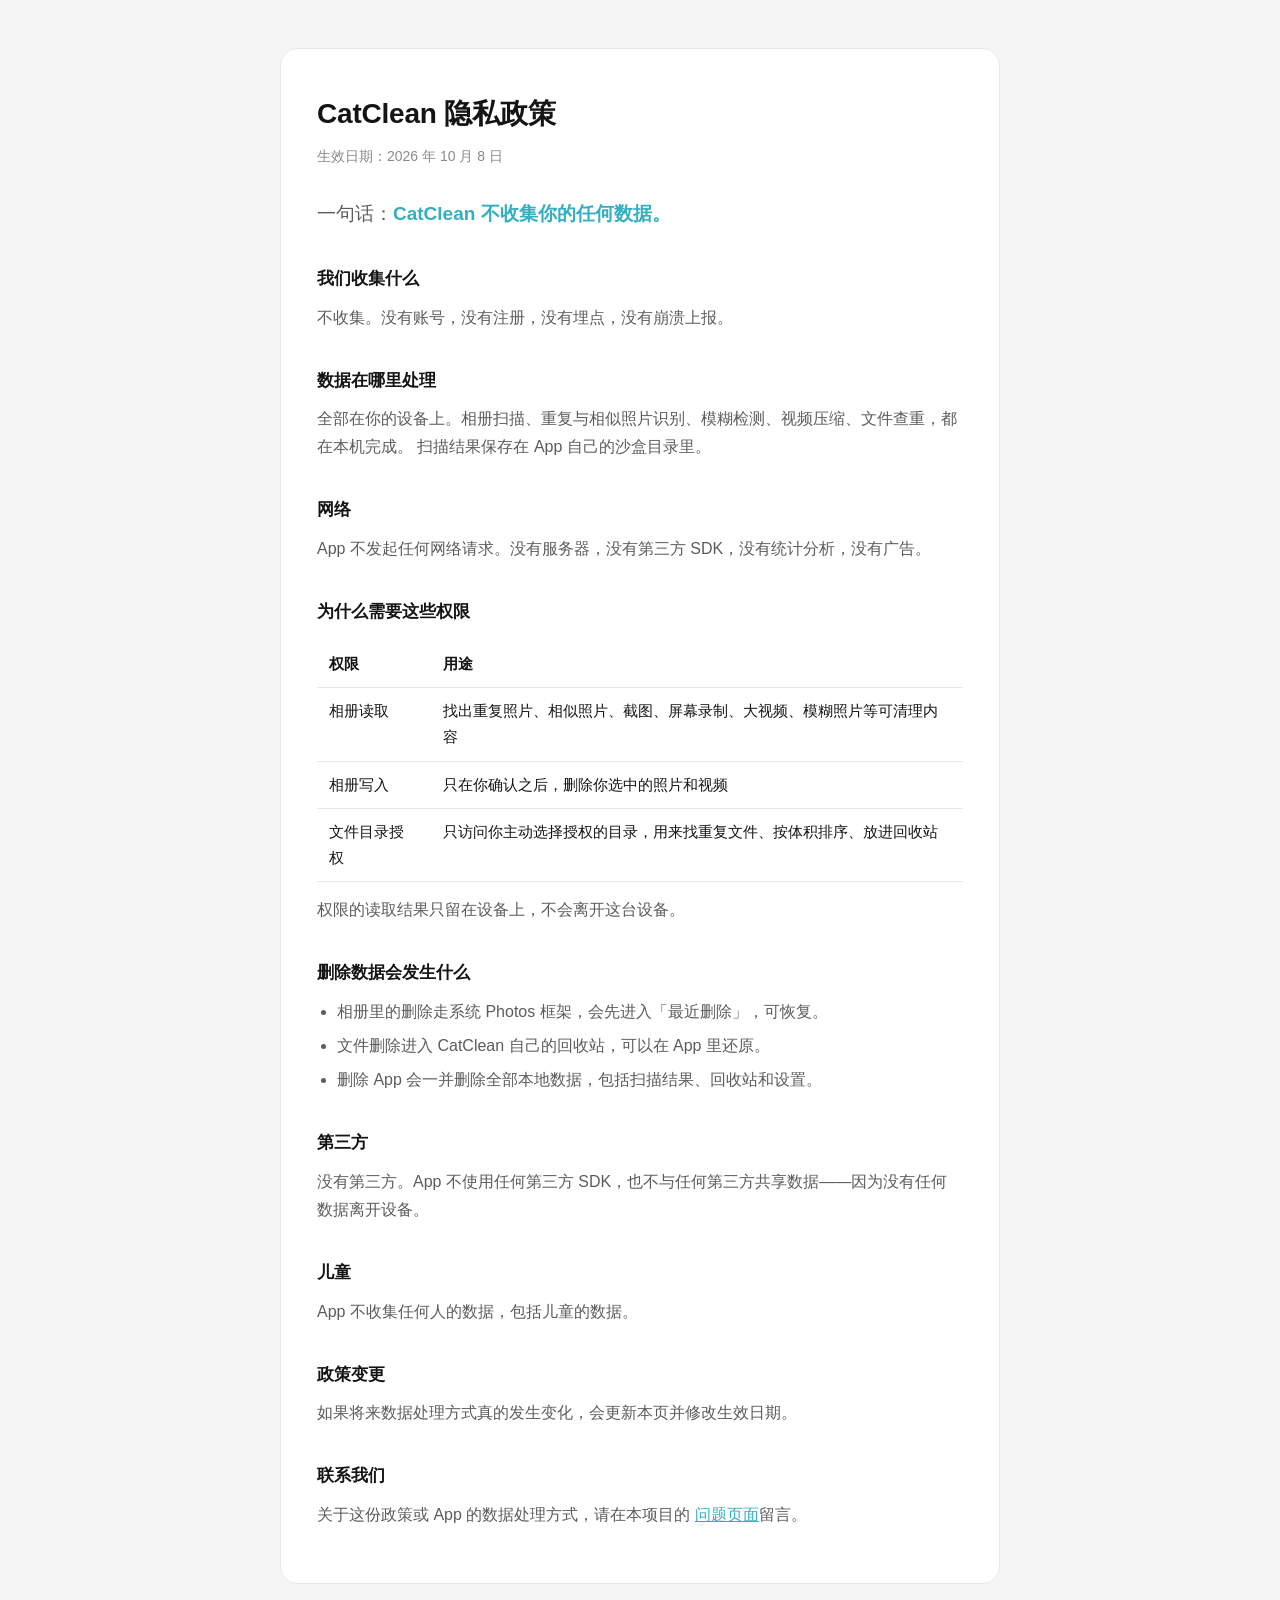
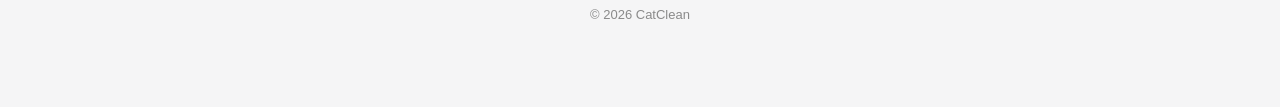
==== privacy.html @ 474c5974 "更新法务页面" ====
<!doctype html>
<html lang="zh-Hans">
<head>
  <meta charset="utf-8">
  <meta name="viewport" content="width=device-width, initial-scale=1">
  <title>隐私政策 · CatClean</title>
  <link rel="stylesheet" href="style.css">
</head>
<body>
  <main>
    <h1>CatClean 隐私政策</h1>
    <p class="meta">生效日期：2026 年 10 月 8 日</p>

    <p class="lead">一句话：<strong>CatClean 不收集你的任何数据。</strong></p>

    <h2>我们收集什么</h2>
    <p>不收集。没有账号，没有注册，没有埋点，没有崩溃上报。</p>

    <h2>数据在哪里处理</h2>
    <p>全部在你的设备上。相册扫描、重复与相似照片识别、模糊检测、视频压缩、文件查重，都在本机完成。
       扫描结果保存在 App 自己的沙盒目录里。</p>

    <h2>网络</h2>
    <p>App 不发起任何网络请求。没有服务器，没有第三方 SDK，没有统计分析，没有广告。</p>

    <h2>为什么需要这些权限</h2>
    <table>
      <tr><th>权限</th><th>用途</th></tr>
      <tr><td>相册读取</td><td>找出重复照片、相似照片、截图、屏幕录制、大视频、模糊照片等可清理内容</td></tr>
      <tr><td>相册写入</td><td>只在你确认之后，删除你选中的照片和视频</td></tr>
      <tr><td>文件目录授权</td><td>只访问你主动选择授权的目录，用来找重复文件、按体积排序、放进回收站</td></tr>
    </table>
    <p>权限的读取结果只留在设备上，不会离开这台设备。</p>

    <h2>删除数据会发生什么</h2>
    <ul>
      <li>相册里的删除走系统 Photos 框架，会先进入「最近删除」，可恢复。</li>
      <li>文件删除进入 CatClean 自己的回收站，可以在 App 里还原。</li>
      <li>删除 App 会一并删除全部本地数据，包括扫描结果、回收站和设置。</li>
    </ul>

    <h2>第三方</h2>
    <p>没有第三方。App 不使用任何第三方 SDK，也不与任何第三方共享数据——因为没有任何数据离开设备。</p>

    <h2>儿童</h2>
    <p>App 不收集任何人的数据，包括儿童的数据。</p>

    <h2>政策变更</h2>
    <p>如果将来数据处理方式真的发生变化，会更新本页并修改生效日期。</p>

    <h2>联系我们</h2>
    <p>关于这份政策或 App 的数据处理方式，请在本项目的
       <a href="https://github.com/showtestlog/catclean-site/issues">问题页面</a>留言。</p>
  </main>
  <footer>© 2026 CatClean</footer>
</body>
</html>
---- style.css ----
/* CatClean 法务页的样式。抄的是 App 自己的令牌：同一个青色、同一套灰阶。
   一个文件管三个页面，不上任何框架——这三页加起来不到 200 行字，为它引一个
   CSS 框架只会让「这个网站能不能打开」多一个失败点。 */

:root {
  --brand: #34afc0;
  --ink: #141414;
  --subtitle: #5c5c5c;
  --tertiary: #8a8a8a;
  --canvas: #f5f5f6;
  --surface: #ffffff;
  --line: #e8e8ea;
}

@media (prefers-color-scheme: dark) {
  :root {
    --ink: #f2f2f3;
    --subtitle: #b6b6b8;
    --tertiary: #8a8a8c;
    --canvas: #131415;
    --surface: #1c1d1f;
    --line: #2c2d2f;
  }
}

* { box-sizing: border-box; }

body {
  margin: 0;
  padding: 48px 20px 80px;
  background: var(--canvas);
  color: var(--ink);
  font: 16px/1.75 -apple-system, BlinkMacSystemFont, "PingFang SC",
        "Hiragino Sans GB", "Microsoft YaHei", sans-serif;
  -webkit-font-smoothing: antialiased;
}

main {
  max-width: 720px;
  margin: 0 auto;
  background: var(--surface);
  border: 1px solid var(--line);
  border-radius: 18px;
  padding: 40px 36px 44px;
}

h1 {
  margin: 0 0 6px;
  font-size: 28px;
  letter-spacing: -0.2px;
}

h2 {
  margin: 34px 0 8px;
  font-size: 17px;
}

.meta {
  margin: 0 0 28px;
  color: var(--tertiary);
  font-size: 14px;
}

.lead {
  margin: 0 0 8px;
  font-size: 19px;
}

.lead strong { color: var(--brand); }

p, li { color: var(--subtitle); }
p { margin: 10px 0; }

ul { padding-left: 20px; margin: 10px 0; }
li { margin: 6px 0; }

strong { color: var(--ink); }

table {
  width: 100%;
  margin: 14px 0;
  border-collapse: collapse;
  font-size: 15px;
}

th, td {
  padding: 10px 12px;
  border-bottom: 1px solid var(--line);
  text-align: left;
  vertical-align: top;
}

th { color: var(--ink); font-weight: 600; }

a { color: var(--brand); }

.cards {
  display: grid;
  gap: 14px;
  grid-template-columns: repeat(auto-fit, minmax(220px, 1fr));
  margin-top: 26px;
}

.card {
  display: block;
  padding: 18px 20px;
  border: 1px solid var(--line);
  border-radius: 14px;
  text-decoration: none;
  color: inherit;
}

.card b { display: block; color: var(--ink); font-size: 16px; }
.card span { color: var(--tertiary); font-size: 14px; }

footer {
  max-width: 720px;
  margin: 20px auto 0;
  text-align: center;
  color: var(--tertiary);
  font-size: 13px;
}

code {
  font-family: ui-monospace, SFMono-Regular, Menlo, monospace;
  font-size: 14px;
  color: var(--ink);
}

@media (max-width: 520px) {
  main { padding: 28px 20px 32px; border-radius: 0; border: 0; }
  body { padding: 0 0 48px; background: var(--surface); }
}
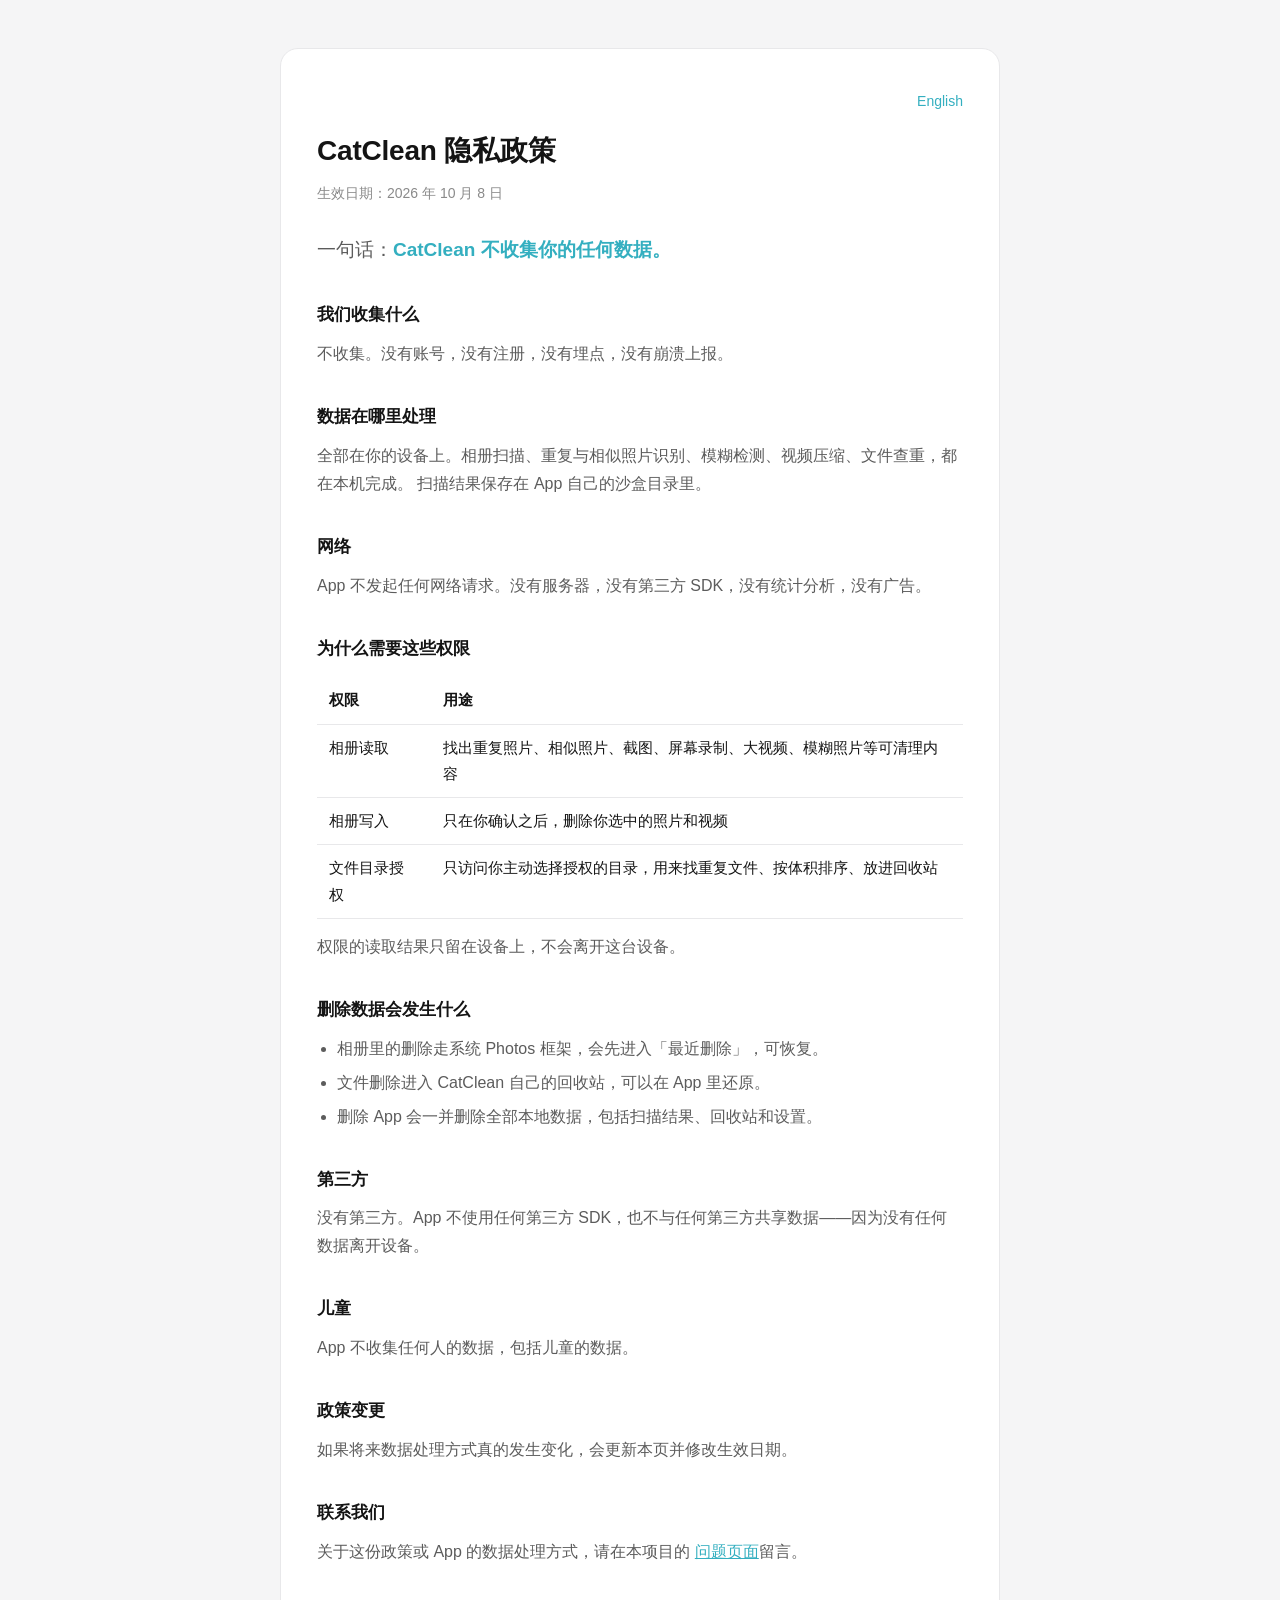
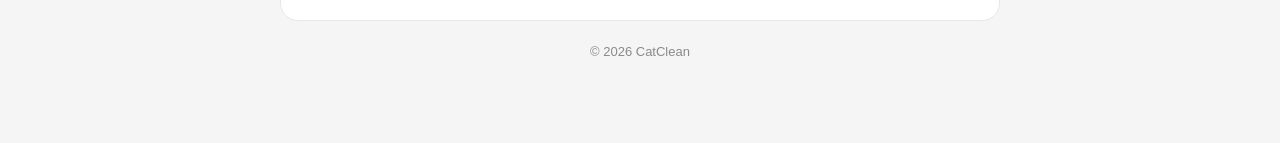
==== commit 67d30d45: "更新法务页面" ====
--- a/privacy.html
+++ b/privacy.html
@@ -8,6 +8,7 @@
 </head>
 <body>
   <main>
+    <p class="meta lang"><a href="en/privacy.html">English</a></p>
     <h1>CatClean 隐私政策</h1>
     <p class="meta">生效日期：2026 年 10 月 8 日</p>
 
--- a/style.css
+++ b/style.css
@@ -60,6 +60,15 @@
   color: var(--tertiary);
   font-size: 14px;
 }
+
+/* 语言开关压在这一页的第一行右上角。它只是导航，不该和标题抢位置。 */
+.meta.lang {
+  margin: 0 0 12px;
+  text-align: right;
+}
+
+.meta.lang a { text-decoration: none; }
+.meta.lang a:hover { text-decoration: underline; }
 
 .lead {
   margin: 0 0 8px;
